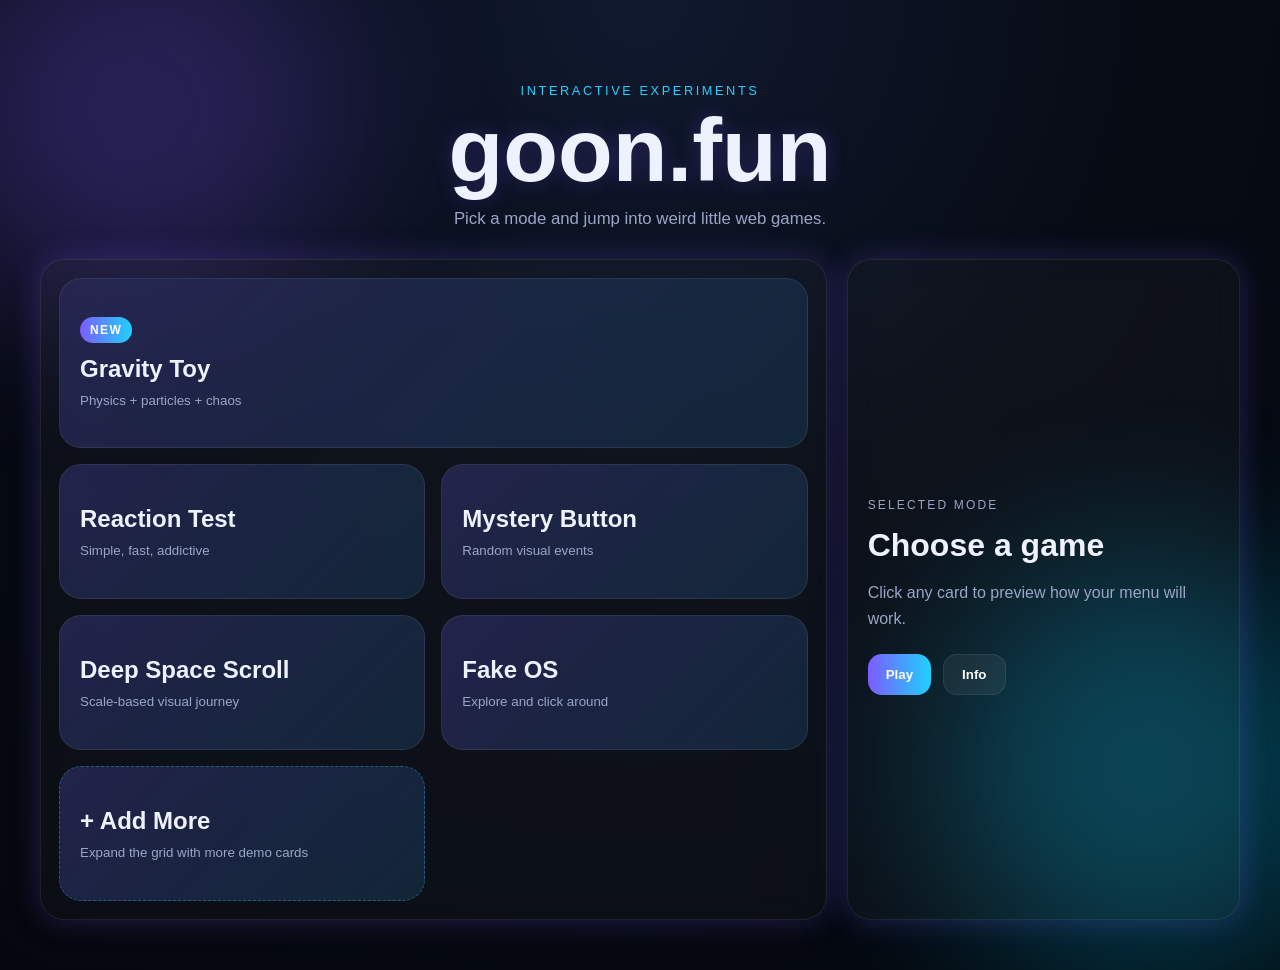
==== index.html @ 1840b97f "starting Co-authored-by: Székely András <kalmari12@users.noreply.github.com>" ====
<!DOCTYPE html>
<html lang="en">
<head>
  <meta charset="UTF-8" />
  <meta name="viewport" content="width=device-width, initial-scale=1.0" />
  <title>Goon.fun</title>
  <link rel="stylesheet" href="style.css" />
</head>
<body>
  <div class="bg-blur bg-1"></div>
  <div class="bg-blur bg-2"></div>

  <header class="hero">
    <p class="tag">interactive experiments</p>
    <h1>goon.fun</h1>
    <p class="subtitle">
      Pick a mode and jump into weird little web games.
    </p>
  </header>

  <main class="hub">
    <section class="grid" id="gameGrid">
      <button class="game-card featured" data-title="Gravity Toy" data-desc="A physics sandbox with floating shapes and mouse gravity.">
        <span class="badge">NEW</span>
        <h2>Gravity Toy</h2>
        <p>Physics + particles + chaos</p> 
      </button>

      <button class="game-card" onclick="location.href='games/reaction-test.html'" data-title="Reaction Test" data-desc="Wait for the screen to turn green, then click as fast as possible.">
        <h2>Reaction Test</h2>
        <p>Simple, fast, addictive</p>
      </button>

      <button class="game-card" data-title="Mystery Button" data-desc="Every click changes the page in a random way.">
        <h2>Mystery Button</h2>
        <p>Random visual events</p>
      </button>

      <button class="game-card" data-title="Deep Space Scroll" data-desc="Zoom from your room all the way out into space.">
        <h2>Deep Space Scroll</h2>
        <p>Scale-based visual journey</p>
      </button>

      <button class="game-card" data-title="Fake OS" data-desc="A tiny fake computer desktop full of secrets.">
        <h2>Fake OS</h2>
        <p>Explore and click around</p>
      </button>

      <button class="game-card add-card" id="expandBtn">
        <h2>+ Add More</h2>
        <p>Expand the grid with more demo cards</p>
      </button>
    </section>

    <section class="preview" id="preview">
      <div class="preview-inner">
        <p class="preview-label">Selected mode</p>
        <h3 id="previewTitle">Choose a game</h3>
        <p id="previewDesc">Click any card to preview how your menu will work.</p>

        <div class="preview-actions">
          <button class="primary-btn">Play</button>
          <button class="secondary-btn">Info</button>
        </div>
      </div>
    </section>
  </main>

  <script src="script.js"></script>
</body>
</html>
---- style.css ----
:root {
  --bg: #070b14;
  --bg2: #0d1322;
  --card: rgba(20, 27, 45, 0.78);
  --card-border: rgba(255, 255, 255, 0.08);
  --text: #eef2ff;
  --muted: #9aa6c7;
  --accent: #7c5cff;
  --accent2: #1fd1ff;
  --glow: 0 0 30px rgba(124, 92, 255, 0.25);
}

* {
  box-sizing: border-box;
}

html, body {
  margin: 0;
  min-height: 100%;
  font-family: Inter, Arial, sans-serif;
  color: var(--text);
  background:
    radial-gradient(circle at top, #10192f 0%, #070b14 45%, #04070d 100%);
}

body {
  overflow-x: hidden;
  position: relative;
}

.bg-blur {
  position: fixed;
  width: 420px;
  height: 420px;
  border-radius: 50%;
  filter: blur(90px);
  opacity: 0.28;
  pointer-events: none;
  z-index: 0;
}

.bg-1 {
  background: #7c5cff;
  top: -100px;
  left: -80px;
  animation: floatBlob 8s ease-in-out infinite;
}

.bg-2 {
  background: #00d0ff;
  right: -80px;
  bottom: -80px;
  animation: floatBlob 10s ease-in-out infinite reverse;
}

.hero,
.hub {
  position: relative;
  z-index: 1;
}

.hero {
  text-align: center;
  padding: 70px 20px 30px;
}

.tag {
  text-transform: uppercase;
  letter-spacing: 0.2em;
  color: var(--accent2);
  font-size: 0.8rem;
  margin-bottom: 10px;
}

.hero h1 {
  font-size: clamp(3rem, 7vw, 6rem);
  margin: 0;
  line-height: 0.95;
  text-shadow: 0 0 20px rgba(124, 92, 255, 0.25);
}

.subtitle {
  max-width: 650px;
  margin: 16px auto 0;
  color: var(--muted);
  font-size: 1.05rem;
}

.hub {
  width: min(1200px, calc(100% - 32px));
  margin: 0 auto 50px;
  display: grid;
  grid-template-columns: 2fr 1fr;
  gap: 20px;
}

.grid,
.preview {
  background: rgba(255, 255, 255, 0.03);
  border: 1px solid var(--card-border);
  border-radius: 24px;
  backdrop-filter: blur(14px);
  box-shadow: var(--glow);
}

.grid {
  padding: 18px;
  display: grid;
  grid-template-columns: repeat(2, minmax(0, 1fr));
  gap: 16px;
}

.game-card {
  position: relative;
  min-height: 135px;
  border: 1px solid var(--card-border);
  background:
    linear-gradient(135deg, rgba(124, 92, 255, 0.16), rgba(31, 209, 255, 0.08)),
    var(--card);
  border-radius: 22px;
  color: var(--text);
  padding: 20px;
  text-align: left;
  cursor: pointer;
  transition: transform 0.25s ease, border-color 0.25s ease, box-shadow 0.25s ease;
  overflow: hidden;
}

.game-card::before {
  content: "";
  position: absolute;
  inset: 0;
  background: linear-gradient(120deg, transparent, rgba(255,255,255,0.09), transparent);
  transform: translateX(-120%);
  transition: transform 0.7s ease;
}

.game-card:hover::before {
  transform: translateX(120%);
}

.game-card:hover {
  transform: translateY(-6px) scale(1.01);
  border-color: rgba(124, 92, 255, 0.45);
  box-shadow: 0 15px 35px rgba(0, 0, 0, 0.28);
}

.game-card h2 {
  margin: 0 0 10px;
  font-size: 1.5rem;
}

.game-card p {
  margin: 0;
  color: var(--muted);
}

.featured {
  grid-column: span 2;
  min-height: 170px;
}

.badge {
  display: inline-block;
  margin-bottom: 12px;
  font-size: 0.75rem;
  font-weight: 700;
  letter-spacing: 0.12em;
  color: white;
  background: linear-gradient(90deg, var(--accent), var(--accent2));
  padding: 6px 10px;
  border-radius: 999px;
}

.add-card {
  border-style: dashed;
  border-color: rgba(31, 209, 255, 0.35);
}

.preview {
  padding: 20px;
  display: flex;
  align-items: center;
  min-height: 100%;
}

.preview-inner {
  width: 100%;
}

.preview-label {
  color: var(--accent2);
  text-transform: uppercase;
  letter-spacing: 0.18em;
  font-size: 0.75rem;
  margin-bottom: 12px;
}

.preview h3 {
  font-size: 2rem;
  margin: 0 0 12px;
}

.preview p {
  color: var(--muted);
  line-height: 1.6;
}

.preview-actions {
  margin-top: 22px;
  display: flex;
  gap: 12px;
  flex-wrap: wrap;
}

.primary-btn,
.secondary-btn {
  border: none;
  border-radius: 14px;
  padding: 12px 18px;
  font-weight: 700;
  cursor: pointer;
  transition: transform 0.2s ease, opacity 0.2s ease;
}

.primary-btn {
  background: linear-gradient(90deg, var(--accent), var(--accent2));
  color: white;
}

.secondary-btn {
  background: rgba(255,255,255,0.06);
  color: white;
  border: 1px solid rgba(255,255,255,0.08);
}

.primary-btn:hover,
.secondary-btn:hover {
  transform: translateY(-2px);
  opacity: 0.95;
}

@keyframes floatBlob {
  0%, 100% { transform: translateY(0px) translateX(0px); }
  50% { transform: translateY(25px) translateX(20px); }
}

@media (max-width: 950px) {
  .hub {
    grid-template-columns: 1fr;
  }
}

@media (max-width: 700px) {
  .grid {
    grid-template-columns: 1fr;
  }

  .featured {
    grid-column: span 1;
  }

  .hero {
    padding-top: 50px;
  }
}
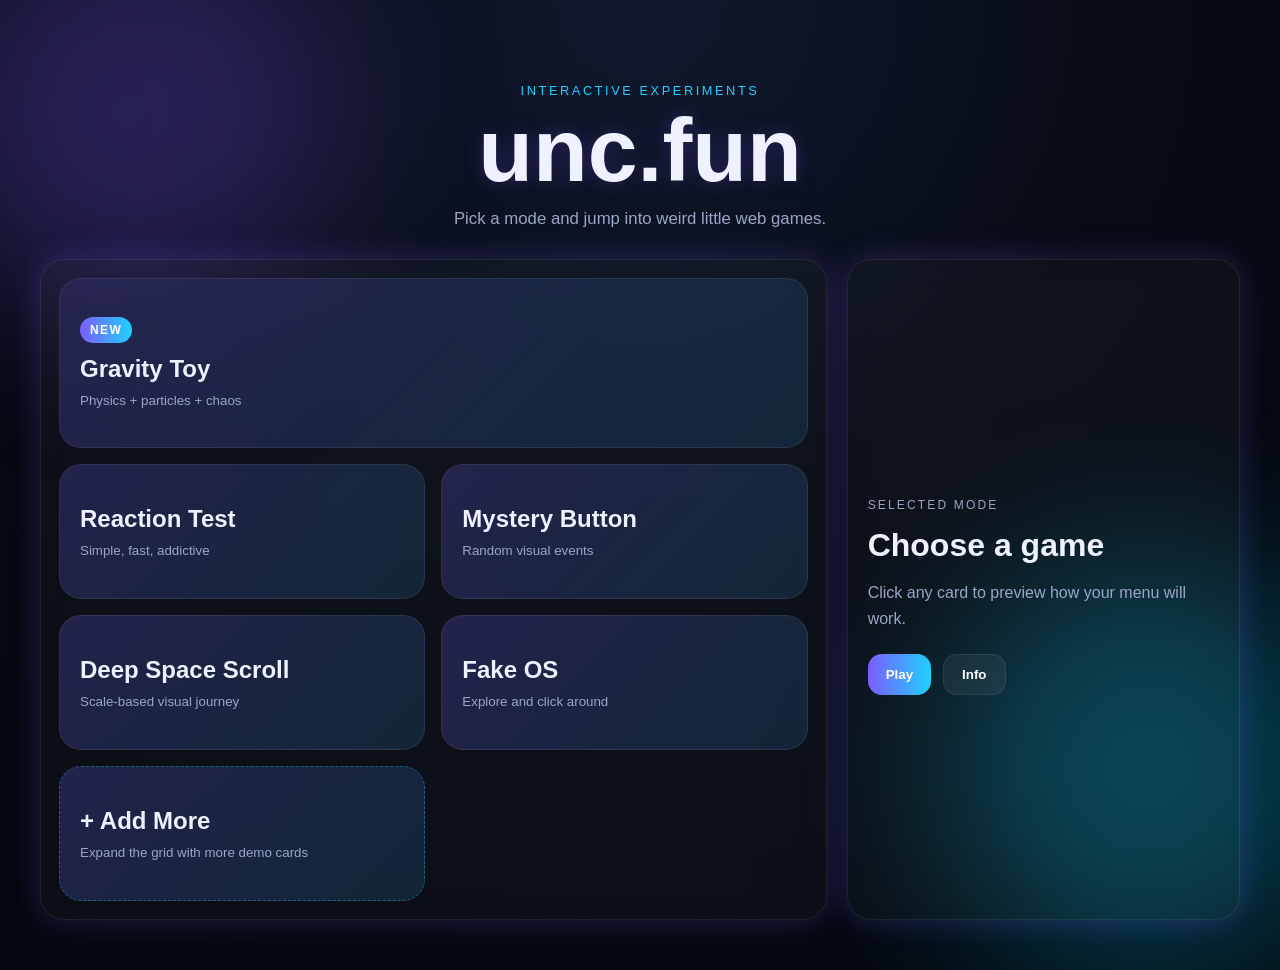
==== commit ade47d26: "v3 Co-authored-by: Székely András <kalmari12@users.noreply.github.com>" ====
--- a/index.html
+++ b/index.html
@@ -3,7 +3,7 @@
 <head>
   <meta charset="UTF-8" />
   <meta name="viewport" content="width=device-width, initial-scale=1.0" />
-  <title>Goon.fun</title>
+  <title>unc.fun</title>
   <link rel="stylesheet" href="style.css" />
 </head>
 <body>
@@ -12,7 +12,7 @@
 
   <header class="hero">
     <p class="tag">interactive experiments</p>
-    <h1>goon.fun</h1>
+    <h1>unc.fun</h1>
     <p class="subtitle">
       Pick a mode and jump into weird little web games.
     </p>
